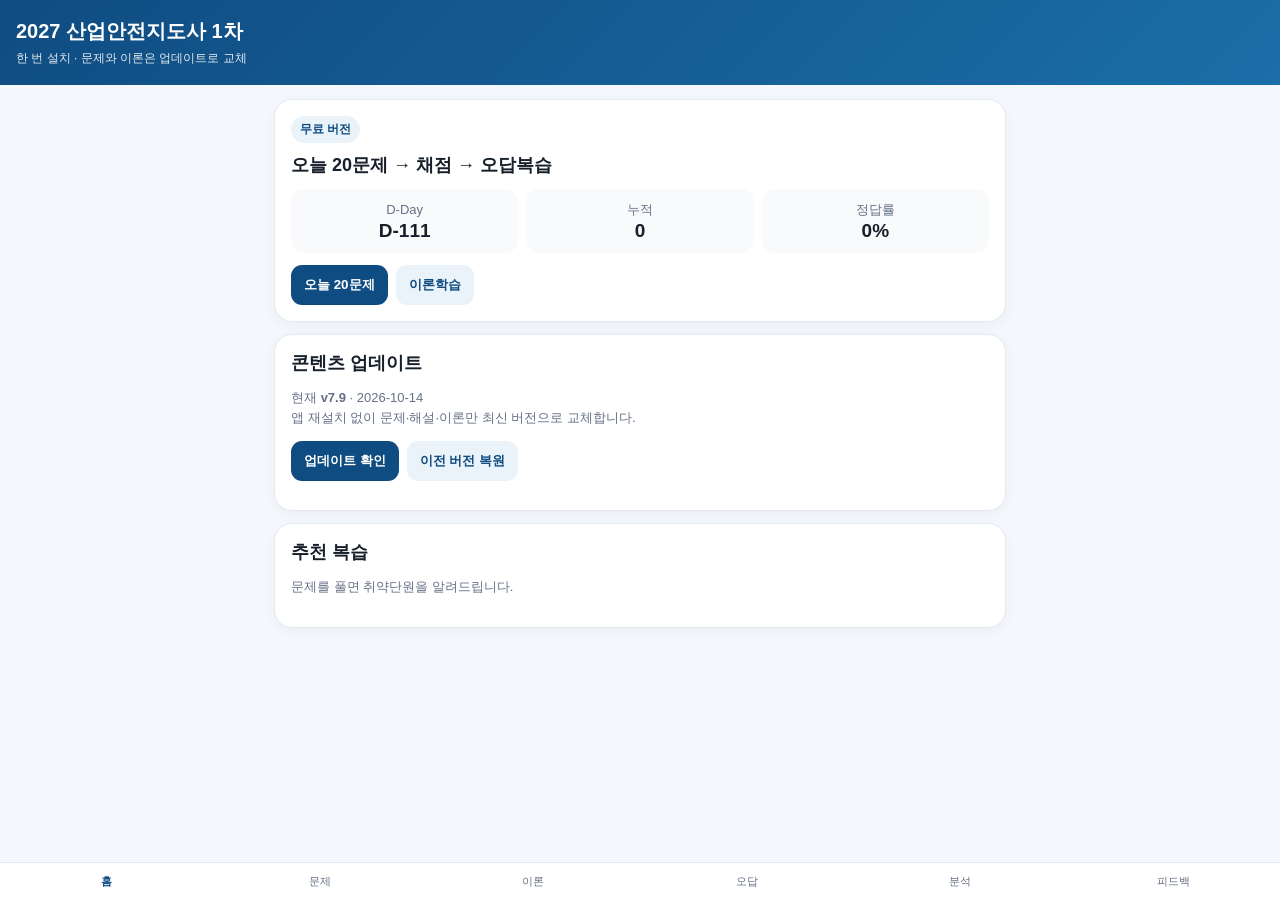
==== index.html @ 9e3193e6 "Correct article splitter and strip legal document frontmatter" ====
<!doctype html>
<html lang="ko">
<head>
<meta charset="utf-8">
<meta name="viewport" content="width=device-width,initial-scale=1,viewport-fit=cover">
<meta name="theme-color" content="#0f4c81">
<link rel="manifest" href="manifest.webmanifest">
<title>2027 산업안전지도사 1차</title>
<style>
:root{--b:#0f4c81;--bg:#f4f7fb;--card:#fff;--line:#e5eaf0;--muted:#667085;--ok:#087443;--bad:#b42318}
*{box-sizing:border-box}body{margin:0;background:var(--bg);font-family:-apple-system,BlinkMacSystemFont,"Segoe UI",sans-serif;color:#17202a}
header{background:linear-gradient(135deg,#0f4c81,#1b6ea8);color:#fff;padding:18px 16px;position:sticky;top:0;z-index:5}header h1{font-size:20px;margin:0}header p{font-size:12px;margin:5px 0 0;opacity:.9}
main{max-width:760px;margin:auto;padding:14px 14px 90px}.card{background:#fff;border:1px solid var(--line);border-radius:18px;padding:16px;margin-bottom:12px;box-shadow:0 3px 14px #0000000b}
h2{font-size:18px;margin:0 0 12px}.small{font-size:13px;color:var(--muted);line-height:1.55}.badge{display:inline-block;padding:5px 9px;border-radius:999px;background:#eaf2fa;color:var(--b);font-size:12px;font-weight:800}
.stat{display:grid;grid-template-columns:repeat(3,1fr);gap:8px}.stat div{background:#f8fafc;border-radius:13px;padding:11px;text-align:center}.stat b{display:block;font-size:19px}
button{cursor:pointer}.btn{border:0;border-radius:11px;padding:11px 13px;background:var(--b);color:white;font-weight:800}.sub{background:#eaf2fa;color:var(--b)}.row{display:flex;gap:8px;flex-wrap:wrap}.hidden{display:none}
.qtitle{font-weight:800;line-height:1.5;margin:8px 0}.opt{display:block;width:100%;text-align:left;border:1px solid var(--line);background:#fff;border-radius:12px;padding:11px;margin:7px 0}.opt.sel{border-color:var(--b);background:#eef6ff}
textarea{width:100%;border:1px solid var(--line);border-radius:12px;padding:11px;min-height:130px;font:inherit}
table{width:100%;border-collapse:collapse;font-size:14px}td{border:1px solid var(--line);padding:8px}
nav{position:fixed;left:0;right:0;bottom:0;background:#fff;border-top:1px solid var(--line);display:grid;grid-template-columns:repeat(6,1fr);z-index:10}nav button{border:0;background:#fff;padding:11px 2px;font-size:11px;color:#667085}nav button.active{color:var(--b);font-weight:800}
.ok{color:var(--ok)}.bad{color:var(--bad)}
</style>
</head>
<body>
<header><h1>2027 산업안전지도사 1차</h1><p>한 번 설치 · 문제와 이론은 업데이트로 교체</p></header>
<main>
<section id="home" class="view">
<div class="card"><span class="badge">무료 버전</span><h2 style="margin-top:10px">오늘 20문제 → 채점 → 오답복습</h2>
<div class="stat"><div><span class="small">D-Day</span><b id="dday">-</b></div><div><span class="small">누적</span><b id="solved">0</b></div><div><span class="small">정답률</span><b id="acc">0%</b></div></div>
<div class="row" style="margin-top:12px"><button class="btn" onclick="go('quiz')">오늘 20문제</button><button class="btn sub" onclick="go('theory')">이론학습</button></div></div>
<div class="card"><h2>콘텐츠 업데이트</h2><p class="small">현재 <b id="ver"></b> · <span id="upd"></span><br>앱 재설치 없이 문제·해설·이론만 최신 버전으로 교체합니다.</p>
<div class="row"><button class="btn" onclick="checkUpdate()">업데이트 확인</button><button class="btn sub" onclick="restoreBackup()">이전 버전 복원</button></div><p id="updateMsg" class="small"></p></div>
<div class="card"><h2>추천 복습</h2><p id="recommend" class="small">문제를 풀면 취약단원을 알려드립니다.</p></div>
</section>

<section id="quiz" class="view hidden">
<div class="card">
<h2 id="quizTitle">오늘의 20문제</h2>
<div class="row" style="margin-bottom:10px">
<button class="btn sub" onclick="startDaily()">오늘의 20문제</button>
<button class="btn sub" onclick="startExtra(5)">추가 5문제</button>
<button class="btn sub" onclick="startExtra(10)">추가 10문제</button>
<button class="btn sub" onclick="startWrongRetry()">오답 다시풀기</button>
<button class="btn sub" onclick="startPast()">전체 기출</button><button class="btn sub" onclick="location.href='import.html'">내 PDF 가져오기</button><select id="pastYear" onchange="if(this.value)startPast(this.value)" aria-label="기출 연도 선택"><option value="">연도 선택</option><option>2014</option><option>2018</option><option>2020</option><option>2021</option><option>2022</option><option>2023</option></select>
</div>
<div id="quizBox"></div><button class="btn" onclick="grade()">채점하기</button>
</div>
<div id="result" class="card hidden"></div></section>
<section id="theory" class="view hidden"><div class="card"><h2>이론학습</h2><div class="row"><button class="btn sub" onclick="renderTheory('law')">법령</button><button class="btn sub" onclick="renderTheory('general')">산업안전일반</button><button class="btn sub" onclick="renderTheory('corp')">기업진단·지도</button></div><div id="dailyTheory" style="margin-top:12px"></div><div id="theoryBox" style="margin-top:12px"></div></div></section>
<section id="wrong" class="view hidden"><div class="card"><h2>오답노트</h2><div id="wrongBox"></div></div></section>
<section id="analysis" class="view hidden"><div class="card"><h2>취약단원</h2><div id="analysisBox"></div></div></section>
<section id="feedback" class="view hidden"><div class="card"><h2>피드백 메모</h2><p class="small">API 없이 무료로 운영합니다. 오류를 적고 복사한 뒤 이 ChatGPT 대화에 붙여넣으면 됩니다.</p><textarea id="memo" placeholder="예: 2번 문제 해설의 총공사금액 기준을 다시 확인해줘."></textarea><div class="row" style="margin-top:8px"><button class="btn" onclick="saveMemo()">저장</button><button class="btn sub" onclick="copyMemo()">GPT용 문구 복사</button></div><p id="copyMsg" class="small"></p></div></section>
<section id="about" class="view hidden"><div class="card"><h2>사용 방식</h2><p class="small">① 앱은 한 번만 홈 화면에 추가<br>② 문제·이론 수정 시 배포된 content/latest.json만 교체<br>③ 사용자는 ‘업데이트 확인’ 클릭<br>④ 정답률·오답노트·메모는 그대로 유지</p></div></section>
</main>
<nav>
<button class="active" onclick="go('home',this)">홈</button><button onclick="go('quiz',this)">문제</button><button onclick="go('theory',this)">이론</button><button onclick="go('wrong',this)">오답</button><button onclick="go('analysis',this)">분석</button><button onclick="go('feedback',this)">피드백</button>
</nav>
<script>
const BUILTIN_VERSION="v6.9";
let data=null, ans={}; let currentQuiz=[]; let quizMode="daily";
let state=JSON.parse(localStorage.getItem("studyState")||'{"solved":0,"correct":0,"wrong":[]}');

async function fetchLatest(){
  const r=await fetch("content/latest.json?ts="+Date.now(),{cache:"no-store"});
  if(!r.ok) throw new Error("업데이트 파일을 불러오지 못했습니다.");
  return await r.json();
}
async function boot(){
  const cached=localStorage.getItem("cachedContent");
  if(cached){try{data=JSON.parse(cached)}catch(e){}}
  try{
    const live=await fetchLatest();
    if(!data || newer(live.version,data.version)||live.version===data.version){data=live;localStorage.setItem("cachedContent",JSON.stringify(live))}
  }catch(e){}
  if(!data){alert("콘텐츠를 불러오지 못했습니다.");return}
  try{
    const personal=JSON.parse(localStorage.getItem("personalPastQuestions")||"[]");
    const map=new Map(data.questions.map(q=>[(q.year? q.year+"-"+q.examNo:"existing-"+q.id),q]));
    for(const q of personal){const k=q.year+"-"+q.examNo;const old=map.get(k);if(old && Number.isInteger(old.a) && !Number.isInteger(q.a))continue;map.set(k,old?{...old,...q}:q)}
    data.questions=[...map.values()];
  }catch(e){console.warn("개인 문제 복원 실패",e)}
  refresh();startDaily();
  memo.value=localStorage.getItem("feedbackMemo")||"";
}
function versionParts(v){return String(v).replace("v","").split(".").map(Number)}
function newer(a,b){const A=versionParts(a),B=versionParts(b);return (A[0]>B[0])||(A[0]===B[0]&&(A[1]||0)>(B[1]||0))}
async function checkUpdate(){
  updateMsg.textContent="업데이트 확인 중...";
  try{
    const live=await fetchLatest();
    if(newer(live.version,data.version)){
      localStorage.setItem("backupContent",JSON.stringify(data));
      data=live; localStorage.setItem("cachedContent",JSON.stringify(data));
      updateMsg.innerHTML=`<span class="ok">${data.version} 업데이트 완료. 학습기록은 유지됩니다.</span>`;
      refresh();startDaily();
    }else updateMsg.textContent="현재 최신 버전입니다.";
  }catch(e){updateMsg.innerHTML=`<span class="bad">${e.message}</span>`}
}
function restoreBackup(){
  const b=localStorage.getItem("backupContent");
  if(!b){updateMsg.textContent="복원할 이전 버전이 없습니다.";return}
  data=JSON.parse(b);localStorage.setItem("cachedContent",JSON.stringify(data));refresh();renderQuiz();updateMsg.textContent="이전 콘텐츠로 복원했습니다.";
}
function go(id,btn){
  document.querySelectorAll(".view").forEach(v=>v.classList.add("hidden"));document.getElementById(id).classList.remove("hidden");
  document.querySelectorAll("nav button").forEach(b=>b.classList.remove("active"));if(btn)btn.classList.add("active");
  if(id==="quiz")renderQuiz(); if(id==="wrong")renderWrong(); if(id==="analysis")renderAnalysis(); if(id==="theory")renderTheory("law");
}
function shuffle(arr){return [...arr].sort(()=>Math.random()-0.5)}
function startDaily(){quizMode="daily";ans={};const checked=data.questions.filter(q=>Number.isInteger(q.a));currentQuiz=shuffle(checked).slice(0,20);quizTitle.textContent="오늘의 20문제";result.classList.add("hidden");renderQuiz()}
function startExtra(n){quizMode="extra";ans={};const pool=data.questions.filter(q=>Number.isInteger(q.a));currentQuiz=shuffle(pool).slice(0,Math.min(n,pool.length));quizTitle.textContent=`추가 ${currentQuiz.length}문제`;result.classList.add("hidden");renderQuiz()}
function startPast(year){quizMode="past";ans={};const pool=data.questions.filter(q=>q.year&&(!year||q.year===Number(year)));currentQuiz=pool.sort((a,b)=>a.year-b.year||a.examNo-b.examNo);quizTitle.textContent=`${year?year+"년":"전체"} 실제 기출 ${currentQuiz.length}문제 · 채점 검증 전`;result.classList.add("hidden");renderQuiz()}
function startWrongRetry(){quizMode="wrong";ans={};if(!state.wrong.length){alert("아직 오답이 없습니다.");return}const ids=[...new Set(state.wrong.map(x=>x.id))];currentQuiz=ids.map(id=>data.questions.find(q=>q.id===id)).filter(Boolean);quizTitle.textContent=`오답 다시풀기 ${currentQuiz.length}문제`;result.classList.add("hidden");renderQuiz()}
function renderQuiz(){
  quizBox.innerHTML=currentQuiz.map((q,i)=>{
    const items=q.items?`<table>${q.items.map(x=>`<tr><td>${x}</td></tr>`).join("")}</table>`:"";
    const opts=q.opts.map((o,j)=>`<button class="opt ${ans[q.id]===j?'sel':''}" onclick="ans[${q.id}]=${j};renderQuiz()">${["①","②","③","④","⑤"][j]} ${o}</button>`).join("");
    return `<div class="card"><div class="small">${q.subject}${q.year?` · ${q.year}년`:` · ${q.topic}`}</div><div class="qtitle">${i+1}. ${q.q}</div>${items}${opts}</div>`
  }).join("")
}
function grade(){
  let c=0,w=[];
  const graded=currentQuiz.filter(q=>Number.isInteger(q.a)); const pending=currentQuiz.length-graded.length;
  graded.forEach(q=>{if(ans[q.id]===q.a)c++;else w.push(q)});
  state.solved+=graded.length;state.correct+=c;
  w.forEach(q=>{const old=state.wrong.find(x=>x.id===q.id); if(old){old.count=(old.count||1)+1}else state.wrong.push({...q,count:1})});
  localStorage.setItem("studyState",JSON.stringify(state));
  result.classList.remove("hidden");
  const more = quizMode==="daily" ? `<div class="row" style="margin-top:12px"><button class="btn" onclick="startExtra(5)">추가 5문제</button><button class="btn sub" onclick="startExtra(10)">추가 10문제</button><button class="btn sub" onclick="startWrongRetry()">오답 다시풀기</button></div>` : "";
  result.innerHTML=`<h2>${c}/${graded.length} 채점 · 미검증 ${pending}문항</h2>`+currentQuiz.map((q,i)=>`<div class="card"><b>${i+1}. ${escapeHtml(q.topic)} · ${!Number.isInteger(q.a)?'정답 검증 대기':ans[q.id]===q.a?'정답':'오답'}</b><p class="small">${Number.isInteger(q.a)?'정답 '+['①','②','③','④','⑤'][q.a]:'공식 정답 대조 전'} · ${escapeHtml(q.ex||'')}</p>${(q.choiceExplanations||[]).length?`<p class="small">${q.choiceExplanations.map((s,j)=>`${['①','②','③','④','⑤'][j]} ${escapeHtml(s)}`).join('<br>')}</p>`:''}</div>`).join('')+more;
  refresh();
}
function escapeHtml(s){return String(s??"").replace(/[&<>"']/g,c=>({"&":"&amp;","<":"&lt;",">":"&gt;","\"":"&quot;","'":"&#39;"}[c]));}
function renderDailyTheory(){
 const keys=["law","general","corp"], all=keys.flatMap(k=>(data.theory[k]||[]).map((x,i)=>({k,i,x})));
 if(!all.length)return;
 const t=new Date(), start=new Date(t.getFullYear(),0,1), n=Math.floor((new Date(t.getFullYear(),t.getMonth(),t.getDate())-start)/86400000);
 const offset=Math.floor((new Date(t.getFullYear(),t.getMonth(),t.getDate())-new Date(2026,0,1))/86400000);
 const today=all[((offset%all.length)+all.length)%all.length];
 const yday=all[(((offset-1)%all.length)+all.length)%all.length];
 const names={law:"산업안전보건법령",general:"산업안전일반",corp:"기업진단·지도"};
 dailyTheory.innerHTML=`<div class="card" style="border:2px solid #246da0"><b>📅 오늘의 추천 이론</b><p class="small">${t.getFullYear()}년 ${t.getMonth()+1}월 ${t.getDate()}일 · ${names[today.k]}</p><h3>${escapeHtml(today.x.title)}</h3><p style="white-space:pre-line;line-height:1.9">${escapeHtml(today.x.body)}</p><p class="small"><b>시험에서 헷갈리는 점:</b> ${escapeHtml(today.x.trap||"")}</p><button class="btn sub" onclick="markTheoryDone('${today.k}',${today.i})">오늘 이론 학습완료</button><hr><b>🔁 어제 이론 복습</b><p class="small">${names[yday.k]} · ${escapeHtml(yday.x.title)}</p><button class="btn sub" onclick="renderTheory('${yday.k}')">어제 단원 찾아보기</button></div>`;
}
function renderTheory(k){
 if(k==="law"){
  dailyTheory.innerHTML="";
  theoryBox.innerHTML='<p class="small"><b>법령 전체 원문을 앱 안에서 열람합니다.</b> 총 4개 법령의 모든 조문이 저장되어 있습니다. 법률은 2027-01-08 시행 예정본이므로 현재 적용 조문과 다를 수 있습니다. 별표 첨부파일은 아직 포함하지 않습니다.</p><select id="lawSelect" style="width:100%;padding:13px;border:1px solid #ddd;border-radius:10px" onchange="openLawText()"><option value="law">산업안전보건법 (2027.1.8 시행 예정)</option><option value="decree">산업안전보건법 시행령</option><option value="enforcement-rule">산업안전보건법 시행규칙</option><option value="safety-standards">산업안전보건기준에 관한 규칙</option></select><input id="lawQuery" style="width:100%;padding:12px;margin-top:8px;border:1px solid #ddd;border-radius:10px" placeholder="조문 검색 (예: 위험성평가, 제36조)" oninput="filterLawText()"><div id="lawInfo" class="small" style="margin:12px 0"></div><div id="lawPages" class="row"></div><div id="lawContent"></div>';
  openLawText();
  return;
 }
 renderDailyTheory();
  theoryBox.innerHTML=`<p class="small">단원을 눌러 상세 이론을 읽고, 학습완료를 체크하세요. 학습 여부는 이 기기에 저장됩니다.</p>`+(data.theory[k]||[]).map((x,i)=>{const key=k+":"+i;const done=JSON.parse(localStorage.getItem("theoryDone")||"{}")[key];return `<details class="card" style="margin-bottom:10px"><summary style="cursor:pointer;font-weight:800;line-height:1.5">${done?"✅":"📖"} ${escapeHtml(x.title)} <span class="small" style="font-weight:400">· ${done?"완료":"학습하기"}</span></summary><div style="padding-top:12px"><p class="small" style="white-space:pre-line;line-height:1.9">${escapeHtml(x.body)}</p><div style="padding:12px;background:#fff3db;border-radius:10px"><b>⚠️ 시험에서 헷갈리는 점</b><p class="small">${escapeHtml(x.trap||"")}</p></div><button class="btn sub" style="margin-top:12px" onclick="markTheoryDone('${k}',${i})">${done?"학습완료 취소":"이 단원 학습완료"}</button></div></details>`}).join("")
}
let lawSections=[], lawPage=0;
async function openLawText(){
 const id=document.getElementById("lawSelect")?.value||"law";
 const info=document.getElementById("lawInfo"), body=document.getElementById("lawContent");
 if(!info||!body)return;
 info.textContent="법령 원문을 앱 내부에서 불러오는 중…";body.innerHTML="";
 try{
  const res=await fetch("laws/"+id+".md");if(!res.ok)throw new Error("원문 파일을 불러오지 못했습니다.");
  const md=await res.text();
  const txt=md.replace(/^---\s*\n[\s\S]*?\n---\s*\n/,"").trim();
  const parts=txt.split(/(?=^#{4,6} 제\d+조(?:의\d+)?\s*\()/m).filter(Boolean);
  lawSections=parts.length>2?parts:[txt];lawPage=0;
  filterLawText();
 }catch(err){info.textContent=err.message;}
}
function filterLawText(page=0){
 const query=document.getElementById("lawQuery")?.value.trim()||"";
 const list=lawSections.filter(x=>!query||x.includes(query));
 lawPage=Math.max(0,Math.min(Number(page)||0,Math.max(0,Math.ceil(list.length/10)-1)));
 const info=document.getElementById("lawInfo"),body=document.getElementById("lawContent"),nav=document.getElementById("lawPages");
 if(!info||!body||!nav)return;
 info.textContent="검색 결과 "+list.length+"개 조문 · "+(lawPage+1)+"/"+Math.max(1,Math.ceil(list.length/10))+"쪽";
 body.innerHTML=list.slice(lawPage*10,lawPage*10+10).map(x=>'<section class="card" style="white-space:pre-wrap;overflow-wrap:anywhere;line-height:1.9;font-size:14px">'+escapeHtml(x)+'</section>').join("")||'<p class="small">검색 결과가 없습니다.</p>';
 nav.innerHTML=(lawPage>0?'<button class="btn sub" onclick="filterLawText('+(lawPage-1)+')">이전 조문</button>':'')+(lawPage+1<Math.ceil(list.length/10)?'<button class="btn sub" onclick="filterLawText('+(lawPage+1)+')">다음 조문</button>':'');
}
function markTheoryDone(k,i){
 const done=JSON.parse(localStorage.getItem("theoryDone")||"{}");const key=k+":"+i;done[key]=!done[key];localStorage.setItem("theoryDone",JSON.stringify(done));renderTheory(k)
}
function renderWrong(){wrongBox.innerHTML=state.wrong.length?state.wrong.map(q=>`<div class="card"><b>${q.subject} · ${q.topic}</b><p>${q.q}</p><p class="small">${q.ex}</p><span class="badge">${q.count||1}회 오답</span></div>`).join(""):`<p class="small">아직 오답이 없습니다.</p>`}
function renderAnalysis(){
  const m={};state.wrong.forEach(q=>m[q.topic]=(m[q.topic]||0)+(q.count||1));
  analysisBox.innerHTML=Object.keys(m).length?Object.entries(m).sort((a,b)=>b[1]-a[1]).map(([k,v])=>`<div class="card"><b>${k}</b><p class="small">${v}회 오답 · 우선복습 추천</p></div>`).join(""):`<p class="small">문제를 먼저 풀어주세요.</p>`;
}
function saveMemo(){localStorage.setItem("feedbackMemo",memo.value);copyMsg.textContent="기기에 저장했습니다."}
async function copyMemo(){
  const text=`산업안전지도사 앱 피드백\\n현재 콘텐츠: ${data.version}\\n수정 요청:\\n${memo.value}\\n\\n이 내용을 검토해서 수정이 필요하면 latest.json 업데이트본을 만들어줘.`;
  try{await navigator.clipboard.writeText(text);copyMsg.textContent="복사했습니다. 이 ChatGPT 대화에 붙여넣으세요."}catch(e){copyMsg.textContent="복사가 막혔습니다. 메모 내용을 직접 복사해주세요."}
}
function refresh(){
  const days=Math.ceil((new Date(data.examDate)-new Date())/86400000);
  dday.textContent=days>0?`D-${days}`:"-";solved.textContent=state.solved;acc.textContent=state.solved?Math.round(state.correct/state.solved*100)+"%":"0%";
  ver.textContent=data.version;upd.textContent=data.updated;
  recommend.textContent=state.wrong.length?`최근 취약단원: ${state.wrong[state.wrong.length-1].topic}`:"문제를 풀면 취약단원을 알려드립니다.";
}
if("serviceWorker" in navigator) navigator.serviceWorker.register("sw.js");
boot();
</script>
</body></html>
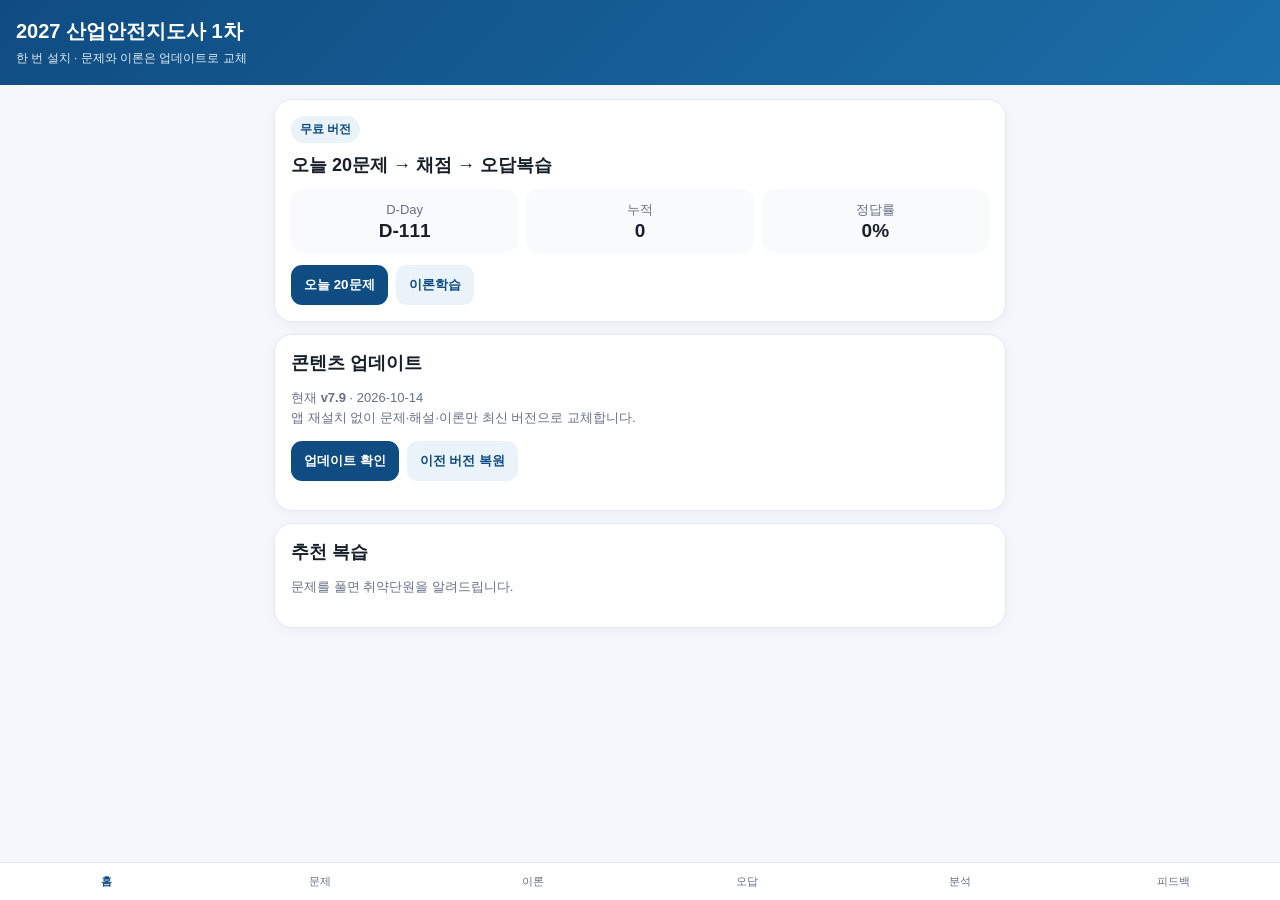
==== commit 2471ff5a: "Fix article 43 direct jump and add plan compliance topic" ====
--- a/index.html
+++ b/index.html
@@ -144,37 +144,66 @@
 function renderTheory(k){
  if(k==="law"){
   dailyTheory.innerHTML="";
-  theoryBox.innerHTML='<p class="small"><b>법령 전체 원문을 앱 안에서 열람합니다.</b> 총 4개 법령의 모든 조문이 저장되어 있습니다. 법률은 2027-01-08 시행 예정본이므로 현재 적용 조문과 다를 수 있습니다. 별표 첨부파일은 아직 포함하지 않습니다.</p><select id="lawSelect" style="width:100%;padding:13px;border:1px solid #ddd;border-radius:10px" onchange="openLawText()"><option value="law">산업안전보건법 (2027.1.8 시행 예정)</option><option value="decree">산업안전보건법 시행령</option><option value="enforcement-rule">산업안전보건법 시행규칙</option><option value="safety-standards">산업안전보건기준에 관한 규칙</option></select><input id="lawQuery" style="width:100%;padding:12px;margin-top:8px;border:1px solid #ddd;border-radius:10px" placeholder="조문 검색 (예: 위험성평가, 제36조)" oninput="filterLawText()"><div id="lawInfo" class="small" style="margin:12px 0"></div><div id="lawPages" class="row"></div><div id="lawContent"></div>';
+  theoryBox.innerHTML='<p class="small"><b>법령 전체 원문을 앱 안에서 열람합니다.</b> 총 4개 법령의 모든 조문이 저장되어 있습니다. 법률은 2027-01-08 시행 예정본이므로 현재 적용 조문과 다를 수 있습니다. 별표 첨부파일은 아직 포함하지 않습니다.</p><select id="lawSelect" style="width:100%;padding:13px;border:1px solid #ddd;border-radius:10px" onchange="openLawText()"><option value="law">산업안전보건법 (2027.1.8 시행 예정)</option><option value="decree">산업안전보건법 시행령</option><option value="enforcement-rule">산업안전보건법 시행규칙</option><option value="safety-standards">산업안전보건기준에 관한 규칙</option></select><input id="lawQuery" style="width:100%;padding:12px;margin-top:8px;border:1px solid #ddd;border-radius:10px" placeholder="조문 검색 (예: 유해위험방지계획서, 제42조)" oninput="filterLawText()"><div class="row" style="margin:10px 0"><button class="btn sub" onclick="jumpLawArticle(42)">유해위험방지계획서 제42조</button><button class="btn sub" onclick="jumpLawArticle(43)">제43조</button><button class="btn sub" onclick="jumpLawArticle(44)">공정안전보고서 제44조</button></div><div id="lawTopics" class="row" style="margin:10px 0"></div><div id="lawInfo" class="small" style="margin:12px 0"></div><div id="lawPages" class="row"></div><div id="lawContent"></div>';
   openLawText();
   return;
  }
  renderDailyTheory();
   theoryBox.innerHTML=`<p class="small">단원을 눌러 상세 이론을 읽고, 학습완료를 체크하세요. 학습 여부는 이 기기에 저장됩니다.</p>`+(data.theory[k]||[]).map((x,i)=>{const key=k+":"+i;const done=JSON.parse(localStorage.getItem("theoryDone")||"{}")[key];return `<details class="card" style="margin-bottom:10px"><summary style="cursor:pointer;font-weight:800;line-height:1.5">${done?"✅":"📖"} ${escapeHtml(x.title)} <span class="small" style="font-weight:400">· ${done?"완료":"학습하기"}</span></summary><div style="padding-top:12px"><p class="small" style="white-space:pre-line;line-height:1.9">${escapeHtml(x.body)}</p><div style="padding:12px;background:#fff3db;border-radius:10px"><b>⚠️ 시험에서 헷갈리는 점</b><p class="small">${escapeHtml(x.trap||"")}</p></div><button class="btn sub" style="margin-top:12px" onclick="markTheoryDone('${k}',${i})">${done?"학습완료 취소":"이 단원 학습완료"}</button></div></details>`}).join("")
 }
-let lawSections=[], lawPage=0;
+let lawSections=[], lawPage=0, lawRequest=0;
+const legalTopics=[
+ ["산재·중대재해","law","제2조"],["안전보건관리책임자","law","제15조"],["안전관리자","law","제17조"],
+ ["산업안전보건위원회","law","제24조"],["교육","law","제29조"],["위험성평가","law","제36조"],
+ ["유해위험방지계획서","law","제42조"],["계획서 이행확인","law","제43조"],["공정안전보고서","law","제44조"],["산업재해 보고","law","제57조"],
+ ["도급인 안전조치","law","제63조"],["안전관리자 선임기준","decree","제16조"],
+ ["산안위 구성·회의","decree","제34조"],["계획서 제출 대상","decree","제42조"],
+ ["위험성평가 시행규칙","enforcement-rule","제37조"],["근로자 참여","enforcement-rule","제37조의2"],
+ ["근로자 공유","enforcement-rule","제37조의3"],["위험성평가 기록","enforcement-rule","제37조의4"],
+ ["계획서 건설안전 자격","enforcement-rule","제43조"],["밀폐공간","safety-standards","제619조"]
+];
+function renderLegalTopics(){
+ const node=document.getElementById("lawTopics");if(!node)return;
+ node.innerHTML=legalTopics.map((x,i)=>'<button class="btn sub" style="font-size:12px" onclick="chooseLegalTopic('+i+')">'+escapeHtml(x[0])+'</button>').join("");
+}
+async function chooseLegalTopic(i){
+ const topic=legalTopics[i];if(!topic)return;
+ const select=document.getElementById("lawSelect"),query=document.getElementById("lawQuery");if(!select||!query)return;
+ query.value=topic[2];
+ if(select.value!==topic[1]){select.value=topic[1];await openLawText();}
+ else filterLawText();
+}
 async function openLawText(){
  const id=document.getElementById("lawSelect")?.value||"law";
- const info=document.getElementById("lawInfo"), body=document.getElementById("lawContent");
+ const request=++lawRequest;
+ const info=document.getElementById("lawInfo"),body=document.getElementById("lawContent");
  if(!info||!body)return;
- info.textContent="법령 원문을 앱 내부에서 불러오는 중…";body.innerHTML="";
+ info.textContent="법령 원문 불러오는 중…";body.innerHTML="";
+ renderLegalTopics();
  try{
   const res=await fetch("laws/"+id+".md");if(!res.ok)throw new Error("원문 파일을 불러오지 못했습니다.");
-  const md=await res.text();
+  const md=await res.text();if(request!==lawRequest)return;
   const txt=md.replace(/^---\s*\n[\s\S]*?\n---\s*\n/,"").trim();
-  const parts=txt.split(/(?=^#{4,6} 제\d+조(?:의\d+)?\s*\()/m).filter(Boolean);
-  lawSections=parts.length>2?parts:[txt];lawPage=0;
+  const parts=txt.split(/(?=^#{4,6}\s+제\d+조(?:의\d+)?\s*\()/m).filter(Boolean);
+  lawSections=parts.length>2?parts:[txt];
+  lawPage=0;
   filterLawText();
- }catch(err){info.textContent=err.message;}
-}
+ }catch(err){if(request===lawRequest)info.textContent=err.message;}
+}
+function jumpLawArticle(n){const i=legalTopics.findIndex(x=>x[1]==="law"&&x[2]==="제"+n+"조");if(i>=0)chooseLegalTopic(i)}
+function lawNormalize(s){return String(s).normalize("NFKC").replace(/[\s·ㆍ・\-–—]/g,"").toLowerCase()}
 function filterLawText(page=0){
  const query=document.getElementById("lawQuery")?.value.trim()||"";
- const list=lawSections.filter(x=>!query||x.includes(query));
- lawPage=Math.max(0,Math.min(Number(page)||0,Math.max(0,Math.ceil(list.length/10)-1)));
+ const norm=lawNormalize(query);
+ const titleMatch=lawSections.filter(x=>lawNormalize((x.match(/^#{4,6}\s+(제\d+조(?:의\d+)?\s*\([^\n]*\))/m)||[])[1]||"").includes(norm));
+ const list=!norm?lawSections:(titleMatch.length?titleMatch:lawSections.filter(x=>lawNormalize(x).includes(norm)));
+ const maxPage=Math.max(0,Math.ceil(list.length/10)-1);
+ lawPage=Math.max(0,Math.min(Number(page)||0,maxPage));
  const info=document.getElementById("lawInfo"),body=document.getElementById("lawContent"),nav=document.getElementById("lawPages");
  if(!info||!body||!nav)return;
- info.textContent="검색 결과 "+list.length+"개 조문 · "+(lawPage+1)+"/"+Math.max(1,Math.ceil(list.length/10))+"쪽";
- body.innerHTML=list.slice(lawPage*10,lawPage*10+10).map(x=>'<section class="card" style="white-space:pre-wrap;overflow-wrap:anywhere;line-height:1.9;font-size:14px">'+escapeHtml(x)+'</section>').join("")||'<p class="small">검색 결과가 없습니다.</p>';
- nav.innerHTML=(lawPage>0?'<button class="btn sub" onclick="filterLawText('+(lawPage-1)+')">이전 조문</button>':'')+(lawPage+1<Math.ceil(list.length/10)?'<button class="btn sub" onclick="filterLawText('+(lawPage+1)+')">다음 조문</button>':'');
+ info.textContent="해당 조문 "+list.length+"개 · "+(lawPage+1)+"/"+(maxPage+1)+"쪽 (조문 제목 우선 검색)";
+ body.innerHTML=list.slice(lawPage*10,lawPage*10+10).map(x=>'<section class="card" style="white-space:pre-wrap;overflow-wrap:anywhere;line-height:1.9;font-size:14px">'+escapeHtml(x)+'</section>').join("")||'<p class="small">검색 결과가 없습니다. 다른 법령을 선택하거나 검색어를 변경해 보세요.</p>';
+ nav.innerHTML=(lawPage>0?'<button class="btn sub" onclick="filterLawText('+(lawPage-1)+')">이전 조문</button>':'')+(lawPage<maxPage?'<button class="btn sub" onclick="filterLawText('+(lawPage+1)+')">다음 조문</button>':'');
 }
 function markTheoryDone(k,i){
  const done=JSON.parse(localStorage.getItem("theoryDone")||"{}");const key=k+":"+i;done[key]=!done[key];localStorage.setItem("theoryDone",JSON.stringify(done));renderTheory(k)
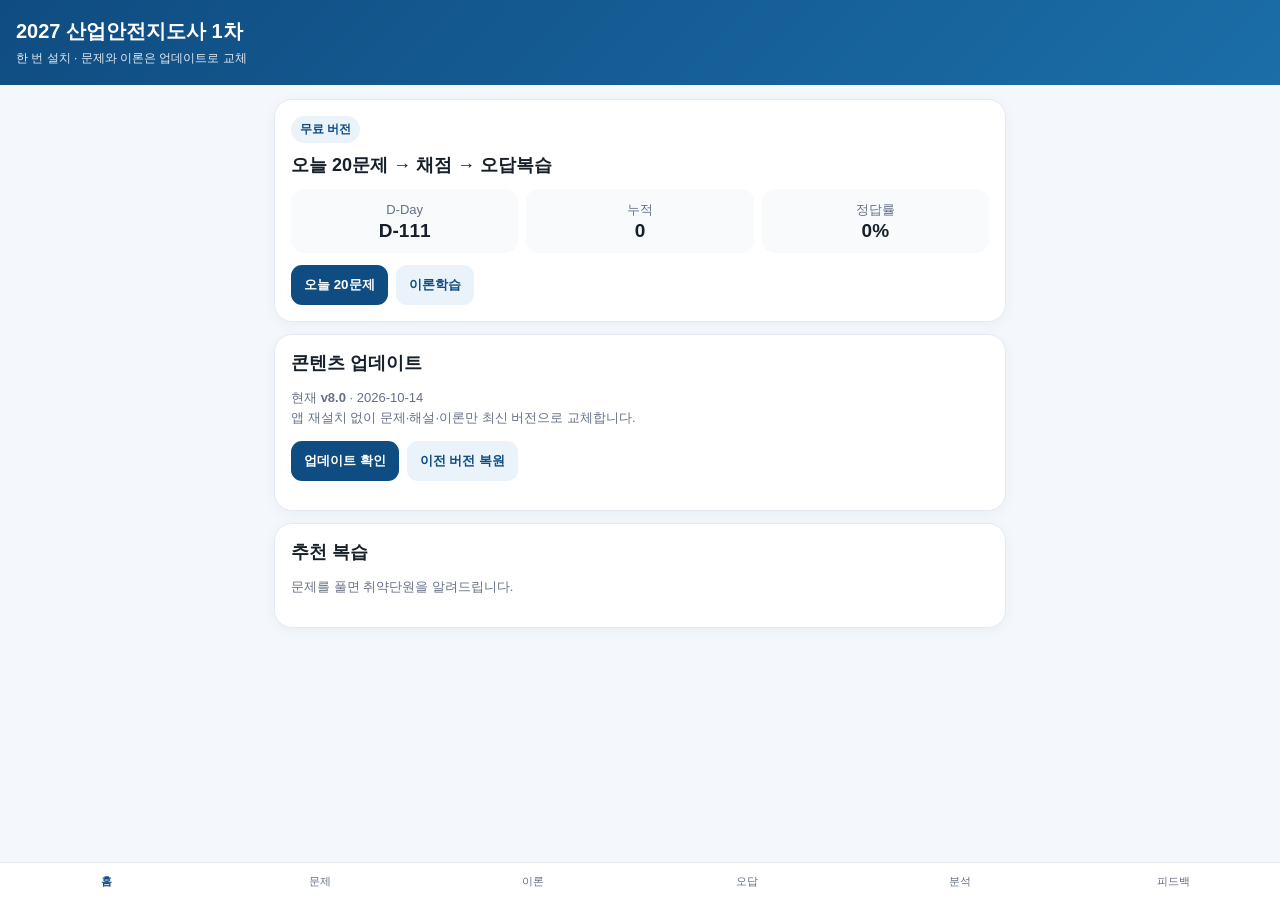
==== commit 0379cde1: "Distinguish verified fully rewritten theory lessons from older summary units in study UI" ====
--- a/index.html
+++ b/index.html
@@ -144,12 +144,12 @@
 function renderTheory(k){
  if(k==="law"){
   dailyTheory.innerHTML="";
-  theoryBox.innerHTML='<p class="small"><b>법령 전체 원문을 앱 안에서 열람합니다.</b> 총 4개 법령의 모든 조문이 저장되어 있습니다. 법률은 2027-01-08 시행 예정본이므로 현재 적용 조문과 다를 수 있습니다. 별표 첨부파일은 아직 포함하지 않습니다.</p><select id="lawSelect" style="width:100%;padding:13px;border:1px solid #ddd;border-radius:10px" onchange="openLawText()"><option value="law">산업안전보건법 (2027.1.8 시행 예정)</option><option value="decree">산업안전보건법 시행령</option><option value="enforcement-rule">산업안전보건법 시행규칙</option><option value="safety-standards">산업안전보건기준에 관한 규칙</option></select><input id="lawQuery" style="width:100%;padding:12px;margin-top:8px;border:1px solid #ddd;border-radius:10px" placeholder="조문 검색 (예: 유해위험방지계획서, 제42조)" oninput="filterLawText()"><div class="row" style="margin:10px 0"><button class="btn sub" onclick="jumpLawArticle(42)">유해위험방지계획서 제42조</button><button class="btn sub" onclick="jumpLawArticle(43)">제43조</button><button class="btn sub" onclick="jumpLawArticle(44)">공정안전보고서 제44조</button></div><div id="lawTopics" class="row" style="margin:10px 0"></div><div id="lawInfo" class="small" style="margin:12px 0"></div><div id="lawPages" class="row"></div><div id="lawContent"></div>';
+  theoryBox.innerHTML='<p class="small"><b>법령 전체 원문을 앱 안에서 열람합니다.</b> 총 4개 법령의 모든 조문이 저장되어 있습니다. 법률은 2027-01-08 시행 예정본이므로 현재 적용 조문과 다를 수 있습니다. 별표 첨부파일은 아직 포함하지 않습니다.</p><select id="lawSelect" style="width:100%;padding:13px;border:1px solid #ddd;border-radius:10px" onchange="openLawText()"><option value="law">산업안전보건법 (2027.1.8 시행 예정)</option><option value="decree">산업안전보건법 시행령</option><option value="enforcement-rule">산업안전보건법 시행규칙</option><option value="safety-standards">산업안전보건기준에 관한 규칙</option></select><input id="lawQuery" style="width:100%;padding:12px;margin-top:8px;border:1px solid #ddd;border-radius:10px" placeholder="조문 검색 (예: 유해위험방지계획서, 제42조)" oninput="filterLawText()"><div class="row" style="margin:10px 0"><button class="btn sub" onclick="jumpLawArticle(42)">유해위험방지계획서 제42조</button><button class="btn sub" onclick="jumpLawArticle(43)">제43조</button><button class="btn sub" onclick="jumpLawArticle(44)">공정안전보고서 제44조</button></div><div id="lawTopics" class="row" style="margin:10px 0"></div><div style="margin:12px 0"><button class="btn sub" onclick="toggleLawAnnex()">별표·별지 서식 전체 목록</button><div id="lawAnnex" class="hidden" style="margin-top:10px"></div></div><div id="lawInfo" class="small" style="margin:12px 0"></div><div id="lawPages" class="row"></div><div id="lawContent"></div>';
   openLawText();
   return;
  }
  renderDailyTheory();
-  theoryBox.innerHTML=`<p class="small">단원을 눌러 상세 이론을 읽고, 학습완료를 체크하세요. 학습 여부는 이 기기에 저장됩니다.</p>`+(data.theory[k]||[]).map((x,i)=>{const key=k+":"+i;const done=JSON.parse(localStorage.getItem("theoryDone")||"{}")[key];return `<details class="card" style="margin-bottom:10px"><summary style="cursor:pointer;font-weight:800;line-height:1.5">${done?"✅":"📖"} ${escapeHtml(x.title)} <span class="small" style="font-weight:400">· ${done?"완료":"학습하기"}</span></summary><div style="padding-top:12px"><p class="small" style="white-space:pre-line;line-height:1.9">${escapeHtml(x.body)}</p><div style="padding:12px;background:#fff3db;border-radius:10px"><b>⚠️ 시험에서 헷갈리는 점</b><p class="small">${escapeHtml(x.trap||"")}</p></div><button class="btn sub" style="margin-top:12px" onclick="markTheoryDone('${k}',${i})">${done?"학습완료 취소":"이 단원 학습완료"}</button></div></details>`}).join("")
+  theoryBox.innerHTML=`<p class="small"><b>교과서형 상세강의 개편 중</b> · 📘 표시는 기출 근거까지 확인해 새로 작성한 강의, 📖 표시는 아직 보강이 필요한 기존 단원입니다. 학습완료는 내용을 이해한 후 체크하세요.</p>`+(data.theory[k]||[]).map((x,i)=>{const key=k+":"+i;const done=JSON.parse(localStorage.getItem("theoryDone")||"{}")[key];return `<details class="card" style="margin-bottom:10px"><summary style="cursor:pointer;font-weight:800;line-height:1.5">${done?"✅":x.detailLevel?.startsWith("교과서형 상세강의/")?"📘":"📖"} ${escapeHtml(x.title)} <span class="small" style="font-weight:400">· ${done?"완료":"학습하기"}</span></summary><div style="padding-top:12px"><p class="small" style="white-space:pre-line;line-height:1.9">${escapeHtml(x.body)}</p><div style="padding:12px;background:#fff3db;border-radius:10px"><b>⚠️ 시험에서 헷갈리는 점</b><p class="small">${escapeHtml(x.trap||"")}</p></div><button class="btn sub" style="margin-top:12px" onclick="markTheoryDone('${k}',${i})">${done?"학습완료 취소":"이 단원 학습완료"}</button></div></details>`}).join("")
 }
 let lawSections=[], lawPage=0, lawRequest=0;
 const legalTopics=[
@@ -205,6 +205,56 @@
  body.innerHTML=list.slice(lawPage*10,lawPage*10+10).map(x=>'<section class="card" style="white-space:pre-wrap;overflow-wrap:anywhere;line-height:1.9;font-size:14px">'+escapeHtml(x)+'</section>').join("")||'<p class="small">검색 결과가 없습니다. 다른 법령을 선택하거나 검색어를 변경해 보세요.</p>';
  nav.innerHTML=(lawPage>0?'<button class="btn sub" onclick="filterLawText('+(lawPage-1)+')">이전 조문</button>':'')+(lawPage<maxPage?'<button class="btn sub" onclick="filterLawText('+(lawPage+1)+')">다음 조문</button>':'');
 }
+let annexData=null;
+async function toggleLawAnnex(){
+ const panel=document.getElementById("lawAnnex");if(!panel)return;
+ panel.classList.toggle("hidden");if(panel.classList.contains("hidden"))return;
+ if(!annexData){panel.textContent="별표·별지 목록을 불러오는 중…";try{const r=await fetch("laws/annex-manifest.json");if(!r.ok)throw Error("목록을 불러올 수 없습니다");annexData=await r.json();}catch(e){panel.textContent=e.message;return}}
+ const id=document.getElementById("lawSelect").value;const items=annexData.files[id]?.items||[];
+ panel.innerHTML='<p class="small">별표·별지 '+items.length+'개 목차입니다. 공식 첨부 PDF는 아직 앱 저장소에 포함되지 않았습니다. 가지고 계신 원본 PDF를 선택해 이 기기에 별도로 저장할 수 있습니다.</p><input id="annexQuery" style="width:100%;padding:12px;border:1px solid #ddd;border-radius:10px" placeholder="별표 제목 검색" oninput="renderAnnexList()"><div id="annexResults"></div><div id="annexViewer"></div>';
+ renderAnnexList();
+}
+function renderAnnexList(){
+ const id=document.getElementById("lawSelect")?.value||"law", items=annexData?.files[id]?.items||[];
+ const q=document.getElementById("annexQuery")?.value||"";
+ const out=document.getElementById("annexResults");if(!out)return;
+ const matches=items.map((x,i)=>({...x,i})).filter(x=>!q||lawNormalize(x.title).includes(lawNormalize(q)));
+ out.innerHTML='<p class="small">'+matches.length+'개 일치</p>'+matches.map(x=>'<button class="btn sub" style="text-align:left;margin:3px" onclick="viewAnnex('+x.i+')">'+escapeHtml(x.kind+' '+x.no+' '+x.title)+'</button>').join("");
+}
+let annexObjectUrl=null;
+async function annexDb(){
+ return new Promise((ok,bad)=>{
+  const r=indexedDB.open("safetyLawAnnexFiles",1);
+  r.onupgradeneeded=()=>{if(!r.result.objectStoreNames.contains("files"))r.result.createObjectStore("files")};
+  r.onsuccess=()=>ok(r.result);r.onerror=()=>bad(r.error);
+ });
+}
+async function annexPut(key,file){
+ const db=await annexDb();
+ return new Promise((ok,bad)=>{const t=db.transaction("files","readwrite");t.objectStore("files").put(file,key);t.oncomplete=()=>{db.close();ok()};t.onerror=()=>bad(t.error)});
+}
+async function annexGet(key){
+ const db=await annexDb();
+ return new Promise((ok,bad)=>{const t=db.transaction("files","readonly"),r=t.objectStore("files").get(key);r.onsuccess=()=>{db.close();ok(r.result)};r.onerror=()=>bad(r.error)});
+}
+async function saveAnnexLocal(){
+ const id=document.getElementById("lawSelect")?.value,number=Number(document.getElementById("annexActive")?.value);
+ const f=document.getElementById("annexFile")?.files?.[0];if(!f||!id||!Number.isInteger(number))return;
+ if(f.type!=="application/pdf"&&!f.name.toLowerCase().endsWith(".pdf")){alert("PDF 파일을 선택해 주세요.");return}
+ try{await annexPut(id+":"+number,f);await viewAnnex(number)}catch(e){alert("파일 저장 실패: "+e.message)}
+}
+async function viewAnnex(i){
+ const id=document.getElementById("lawSelect")?.value||"law",item=annexData?.files[id]?.items[i],node=document.getElementById("annexViewer");
+ if(!node||!item)return;
+ if(annexObjectUrl){URL.revokeObjectURL(annexObjectUrl);annexObjectUrl=null;}
+ let file;try{file=await annexGet(id+":"+i)}catch(e){}
+ const available=!!file;
+ node.innerHTML='<input type="hidden" id="annexActive" value="'+i+'"><h3>'+escapeHtml(item.kind+' '+item.no+' '+item.title)+'</h3>'+
+ '<p class="small">'+(available?'이 기기에 저장된 PDF 원문입니다.':'PDF 원문은 아직 앱 내부에 저장되지 않았습니다. 공식 원본 PDF를 가져오려면 아래에서 파일을 선택하세요.')+'</p>'+
+ '<input id="annexFile" type="file" accept="application/pdf,.pdf" aria-label="원문 PDF 파일 선택"> <button class="btn sub" onclick="saveAnnexLocal()">이 기기에 원문 저장</button>'+
+ '<div id="annexPreview"></div>';
+ if(available){annexObjectUrl=URL.createObjectURL(file);document.getElementById("annexPreview").innerHTML='<iframe title="저장된 별표 원문" style="width:100%;height:70vh;border:1px solid #ddd;margin-top:12px" src="'+annexObjectUrl+'"></iframe>'}
+}
 function markTheoryDone(k,i){
  const done=JSON.parse(localStorage.getItem("theoryDone")||"{}");const key=k+":"+i;done[key]=!done[key];localStorage.setItem("theoryDone",JSON.stringify(done));renderTheory(k)
 }
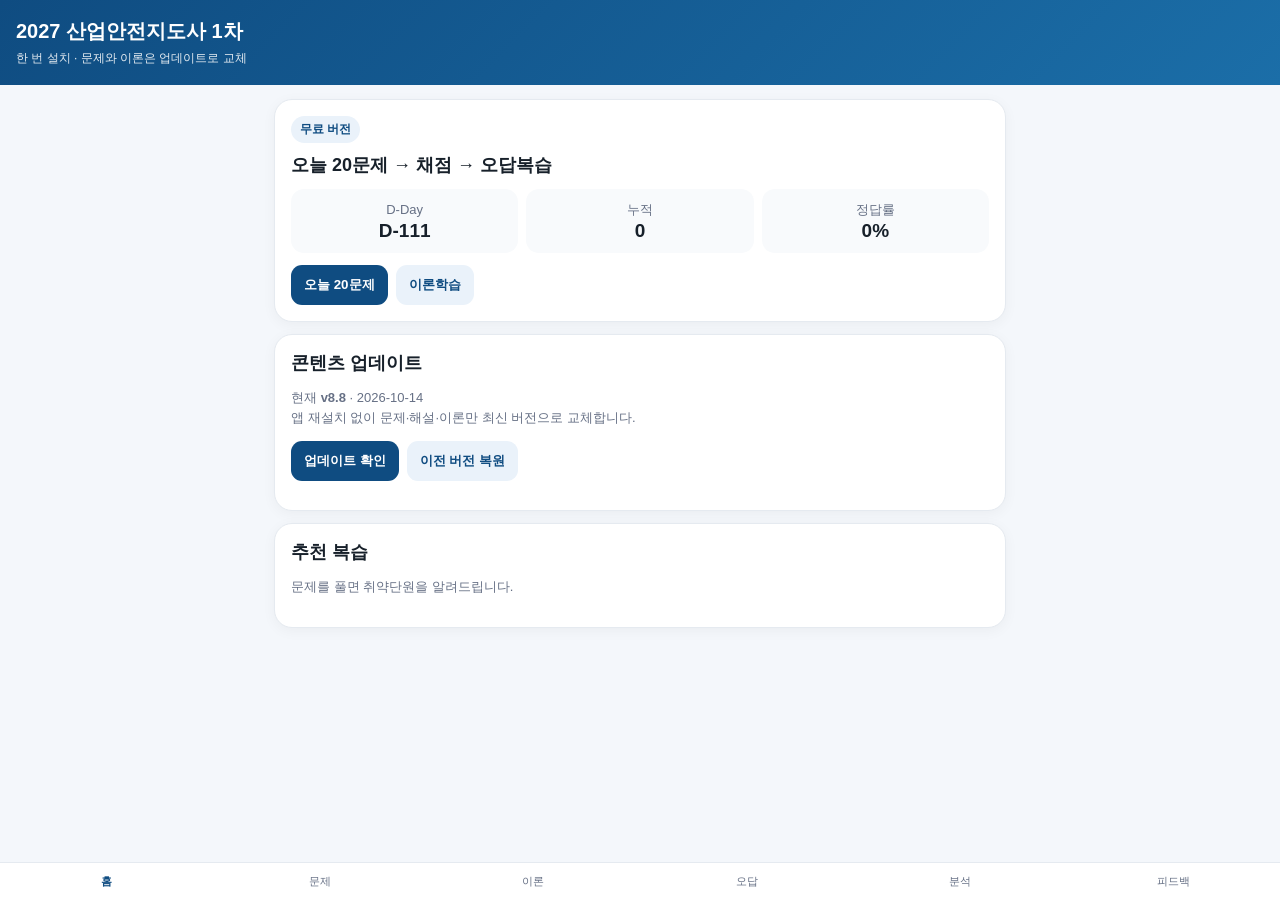
==== commit 72aef1b0: "Improve solution readability with aligned choice explanations and preserved line breaks" ====
--- a/index.html
+++ b/index.html
@@ -19,6 +19,7 @@
 table{width:100%;border-collapse:collapse;font-size:14px}td{border:1px solid var(--line);padding:8px}
 nav{position:fixed;left:0;right:0;bottom:0;background:#fff;border-top:1px solid var(--line);display:grid;grid-template-columns:repeat(6,1fr);z-index:10}nav button{border:0;background:#fff;padding:11px 2px;font-size:11px;color:#667085}nav button.active{color:var(--b);font-weight:800}
 .ok{color:var(--ok)}.bad{color:var(--bad)}
+.solution-block{margin-top:12px;padding:14px;border:1px solid #e5eaf0;border-radius:12px;background:#f8fafc}.solution-title{font-weight:800;margin-bottom:8px;color:#0f4c81}.solution-text{white-space:pre-wrap;overflow-wrap:anywhere;word-break:keep-all;line-height:1.85;font-size:14px;margin:0}.solution-choice{padding:8px 0;border-bottom:1px solid #e5eaf0;display:grid;grid-template-columns:24px minmax(0,1fr);gap:6px;align-items:start}.solution-choice:last-child{border-bottom:0}.solution-choice span:last-child{white-space:pre-wrap;overflow-wrap:anywhere;word-break:keep-all;line-height:1.7}.solution-card{margin-top:12px}.solution-card>strong{display:block;line-height:1.6}
 </style>
 </head>
 <body>
@@ -127,7 +128,7 @@
   localStorage.setItem("studyState",JSON.stringify(state));
   result.classList.remove("hidden");
   const more = quizMode==="daily" ? `<div class="row" style="margin-top:12px"><button class="btn" onclick="startExtra(5)">추가 5문제</button><button class="btn sub" onclick="startExtra(10)">추가 10문제</button><button class="btn sub" onclick="startWrongRetry()">오답 다시풀기</button></div>` : "";
-  result.innerHTML=`<h2>${c}/${graded.length} 채점 · 미검증 ${pending}문항</h2>`+currentQuiz.map((q,i)=>`<div class="card"><b>${i+1}. ${escapeHtml(q.topic)} · ${!Number.isInteger(q.a)?'정답 검증 대기':ans[q.id]===q.a?'정답':'오답'}</b><p class="small">${Number.isInteger(q.a)?'정답 '+['①','②','③','④','⑤'][q.a]:'공식 정답 대조 전'} · ${escapeHtml(q.ex||'')}</p>${(q.choiceExplanations||[]).length?`<p class="small">${q.choiceExplanations.map((s,j)=>`${['①','②','③','④','⑤'][j]} ${escapeHtml(s)}`).join('<br>')}</p>`:''}</div>`).join('')+more;
+  result.innerHTML=`<h2>${c}/${graded.length} 채점 · 미검증 ${pending}문항</h2>`+currentQuiz.map((q,i)=>`<div class="card solution-card"><strong>${i+1}. ${escapeHtml(q.topic)} · ${!Number.isInteger(q.a)?'정답 검증 대기':ans[q.id]===q.a?'정답':'오답'}</strong><div class="solution-block"><div class="solution-title">${Number.isInteger(q.a)?'정답 '+['①','②','③','④','⑤'][q.a]:'공식 정답 대조 전'} · 풀이과정 및 해설</div><p class="solution-text">${escapeHtml(q.ex||'해설 준비 중')}</p></div>${(q.choiceExplanations||[]).length?`<div class="solution-block"><div class="solution-title">선택지별 해설</div>${q.choiceExplanations.map((v,j)=>`<div class="solution-choice"><span>${['①','②','③','④','⑤'][j]}</span><span>${escapeHtml(v)}</span></div>`).join('')}</div>`:''}</div>`).join('')+more;
   refresh();
 }
 function escapeHtml(s){return String(s??"").replace(/[&<>"']/g,c=>({"&":"&amp;","<":"&lt;",">":"&gt;","\"":"&quot;","'":"&#39;"}[c]));}
@@ -258,7 +259,7 @@
 function markTheoryDone(k,i){
  const done=JSON.parse(localStorage.getItem("theoryDone")||"{}");const key=k+":"+i;done[key]=!done[key];localStorage.setItem("theoryDone",JSON.stringify(done));renderTheory(k)
 }
-function renderWrong(){wrongBox.innerHTML=state.wrong.length?state.wrong.map(q=>`<div class="card"><b>${q.subject} · ${q.topic}</b><p>${q.q}</p><p class="small">${q.ex}</p><span class="badge">${q.count||1}회 오답</span></div>`).join(""):`<p class="small">아직 오답이 없습니다.</p>`}
+function renderWrong(){wrongBox.innerHTML=state.wrong.length?state.wrong.map(q=>`<div class="card"><b>${q.subject} · ${q.topic}</b><p>${q.q}</p><div class="solution-block"><div class="solution-title">풀이과정 및 해설</div><p class="solution-text">${escapeHtml(q.ex||"")}</p></div><span class="badge">${q.count||1}회 오답</span></div>`).join(""):`<p class="small">아직 오답이 없습니다.</p>`}
 function renderAnalysis(){
   const m={};state.wrong.forEach(q=>m[q.topic]=(m[q.topic]||0)+(q.count||1));
   analysisBox.innerHTML=Object.keys(m).length?Object.entries(m).sort((a,b)=>b[1]-a[1]).map(([k,v])=>`<div class="card"><b>${k}</b><p class="small">${v}회 오답 · 우선복습 추천</p></div>`).join(""):`<p class="small">문제를 먼저 풀어주세요.</p>`;
